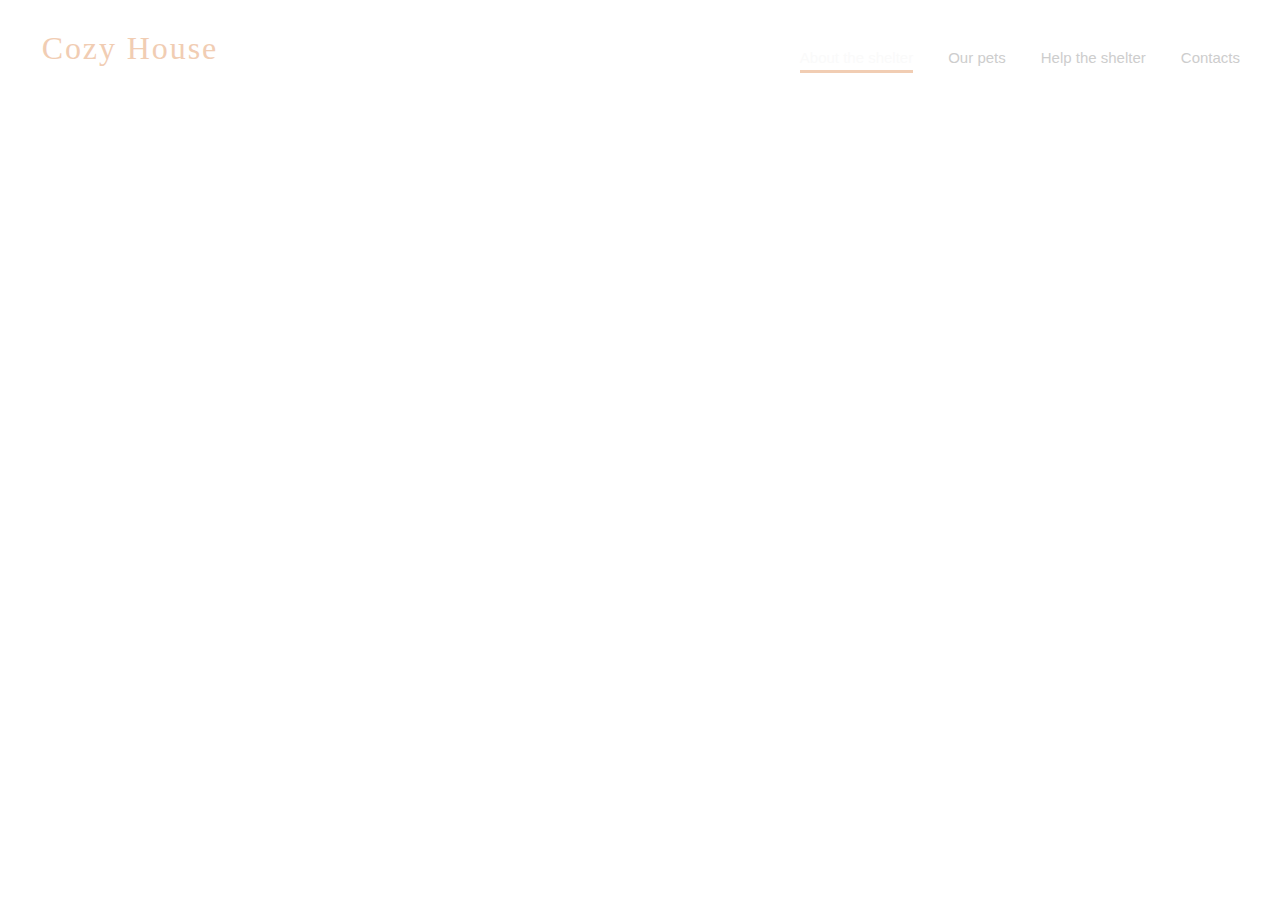
==== shelter/pets.html @ cb7837c7 "feat: lay out main page" ====
<!DOCTYPE html>
<html lang="en">

<head>
  <meta charset="UTF-8">
  <meta http-equiv="X-UA-Compatible" content="IE=edge">
  <meta name="viewport" content="width=device-width, initial-scale=1.0">
  <title>Cozy House</title>
  <link rel="stylesheet" href="style.css">
</head>

<body>
  <header class="header">
    <div class="container header__container">
      <div class="logo">
        <div class="logo__wordmark">
          Cozy House
        </div>
        <div class="logo__tagline">
          Shelter for pets in Boston
        </div>
      </div>
      <div class="navigation">
        <ul class="navigation__list">
          <li class="navigation__item  navigation__item_selected">
            <a href="#" class="navigation__link">About the shelter</a>
          </li>
          <li class="navigation__item"><a href="#" class="navigation__link">Our pets</a></li>
          <li class="navigation__item"><a href="#" class="navigation__link">Help the shelter</a></li>
          <li class="navigation__item"><a href="#" class="navigation__link">Contacts</a></li>
        </ul>
      </div>
    </div>
  </header>
</body>

</html>
---- shelter/style.css ----
:root {
  --color-primary: #f1cdb3;
  --color-light-l: #f6f6f6;
  --color-light-s: #fafafa;
  --color-light-xl: #ffffff;
  --color-dark-s: #cdcdcd;
  --color-dark-m: #b2b2b2;
  --color-dark-l: #545454;
  --color-dark-xl: #4c4c4c;
  --color-dark-3xl: #292929;
}

body {
  margin: 0;
  font-family: 'Arial', sans-serif;
}

h1,
h2,
h4 {
  font-family: 'Georgia', serif;
  font-weight: 400;
}

h1 {
  font-size: 44px;
  line-height: 57.2px;
}

h2 {
  font-size: 35px;
  color: var(--color-dark-l);
  letter-spacing: 0.06em;
  line-height: 130%;
}

h4 {
  font-size: 20px;
  line-height: 23px;
  letter-spacing: 0.06em;
  color: var(--color-dark-l);
}

p {
  font-size: 15px;
  line-height: 24px;
}

.container {
  max-width: 1200px;
  margin: 0 auto;
  box-sizing: border-box;
}

.button-link {
  box-sizing: border-box;
  display: inline-block;
  padding: 15px 45px;
  font-family: 'Georgia', serif;
  font-size: 17px;
  letter-spacing: 0.06em;
  line-height: 130%;
  color: var(--color-dark-3xl);
  text-decoration: none;
  border-radius: 100px;
}

.button-link_colored {
  background-color: var(--color-primary);
}

.button-link_bordered {
  padding: 13px 43px;
  border: 2px solid var(--color-primary);
}

.nav-button {
  box-sizing: border-box;
  padding: 9px;
  background-color: transparent;
  border: 2px solid var(--color-primary);
  border-radius: 50%;
}

.nav-button__ico {
  display: block;
  width: 30px;
  height: 30px;
  background-repeat: no-repeat;
  background-position: center;
}

.nav-button__ico_left-arrow {
  background-image: url(./assets/icons/Arrow-left.svg);
}

.nav-button__ico_right-arrow {
  background-image: url(./assets/icons/Arrow-right.svg);
}

.gradient-background {
  background: url(./assets/images/noise_transparent@2x.png),
    radial-gradient(100% 215.42% at 0% 0%, #5b483a 0%, #262425 100%), #211f20;
}

/* Header */

.header {
  padding: 30px 0;
}

.header__container {
  display: flex;
  justify-content: space-between;
}

.logo {
  display: flex;
  flex-direction: column;
  align-items: center;
  text-decoration: none;
}

.logo__wordmark {
  font-family: 'Georgia', serif;
  font-size: 32px;
  color: var(--color-primary);
  letter-spacing: 0.06em;
}

.logo__tagline {
  margin-top: 10px;
  font-size: 13px;
  color: var(--color-light-xl);
  letter-spacing: 0.1em;
}

.navigation {
  font-size: 15px;
}

.navigation__list {
  display: flex;
  padding: 0;
  list-style-type: none;
}

.navigation__item {
  padding: 4px 0;
  color: var(--color-dark-s);
}

.navigation__item_selected {
  color: var(--color-light-s);
  border-bottom: 3px solid var(--color-primary);
}

.navigation__item:not(:first-child) {
  margin-left: 35px;
}

.navigation__link {
  color: inherit;
  text-decoration: none;
}

/* Not only section */

.not-only {
  padding-top: 59px;
}

.not-only__container {
  display: flex;
  justify-content: space-between;
  /* align-items: center; */
}

.not-only__heading {
  max-width: 400px;
  margin-top: 164px;
  margin-bottom: 40px;
  color: var(--color-light-xl);
}

.not-only__text {
  max-width: 460px;
  color: var(--color-dark-s);
}

.not-only__button {
  margin-top: 28px;
}

/* About section */

.about {
  padding: 80px 0 89px;
}

.about__container {
  display: flex;
  justify-content: space-between;
  /* align-items: center; */
  padding: 0 175px;
}

.about__image {
  max-height: 408px;
}

.about__content {
  max-width: 430px;
}

.about__heading {
  margin-top: 15px;
  margin-bottom: 23px;
}

.about__text {
  margin: 23px 0 25px;
  color: var(--color-dark-xl);
}

/* Our friends section */

.our-friends {
  padding: 52px 0 100px;
  background-color: var(--color-light-l);
}

.our-friends__container {
  display: flex;
  flex-direction: column;
  align-items: center;
}

.our-friends__heading {
  max-width: 400px;
  text-align: center;
}

.our-friends__slider {
  align-self: stretch;
  margin-top: 29px;
}

.our-friends__button {
  margin-top: 60px;
}

.slider {
  display: flex;
  justify-content: space-between;
  align-items: center;
}

.slider__cards-wrapper {
  display: flex;
  justify-content: space-between;
  width: 85%;
  max-width: 990px;
}

.ward-card {
  display: flex;
  flex-direction: column;
  align-items: center;
  padding-bottom: 30px;
  background-color: var(--color-light-s);
  border-radius: 9px;
}

.ward-card__title {
  margin: 30px 0;
}

/* Help section */

.help {
  padding: 52px 0 59px;
}

.help__container {
  display: flex;
  flex-direction: column;
  align-items: center;
}

.help__heading {
  max-width: 350px;
  text-align: center;
}

.help__cards-wrapper {
  display: flex;
  flex-wrap: wrap;
  justify-content: center;
  margin-top: 15px;
}

.help__card {
  margin: 14px 60px;
}

.help-card {
  display: flex;
  flex-direction: column;
  align-items: center;
}

.help-card__title {
  margin-top: 30px;
}

/* In addition section */

.in-addition {
  padding: 70px 0 89px;
  background-color: var(--color-light-l);
}

.in-addition__container {
  display: flex;
  justify-content: space-between;
  align-items: center;
  justify-content: center;
  /* padding: 0 150px; */
}

.in-addition__content {
  max-width: 380px;
  margin-left: 29px;
}

.in-addition__heading {
  margin-top: 10px;
  margin-bottom: 19px;
}

.in-addition__text {
  font-family: 'Georgia', serif;
  line-height: 110%;
  letter-spacing: 0.06em;
  color: var(--color-dark-l);
}

.in-addition__card {
  margin-top: 5px;
}

.in-addition__legal-info {
  margin-top: 20px;
  font-style: italic;
  font-size: 12px;
  line-height: 18px; /* or 150% */
  color: var(--color-dark-m);
}

.credit-card {
  display: inline-flex;
  padding: 10px 15px;
  border-radius: 9px;
  background-color: var(--color-primary);
}

.credit-card__number {
  margin-left: 15px;
  font-family: 'Georgia', serif;
  font-size: 20px;
  line-height: 115%;
  letter-spacing: 0.06em;
  color: var(--color-dark-l);
}

/* Footer */

.footer {
  padding-top: 40px;
}

.footer__container {
  display: flex;
  justify-content: space-between;
}

.footer__info {
  display: flex;
  flex-direction: column;
  justify-content: space-between;
  margin-top: 17px;
  max-width: 300px;
  height: 232px;
}

.footer__heading {
  margin-top: 0px;
  margin-bottom: 0px;
  color: var(--color-light-xl);
}

.footer__link {
  display: flex;
  align-items: center;
  text-decoration: none;
}

.footer__link-text {
  margin-left: 20px;
  font-family: 'Georgia', serif;
  font-size: 20px;
  line-height: 115%;
  letter-spacing: 0.06em;
  color: var(--color-primary);
}

.footer__image {
  margin-left: 20px;
}
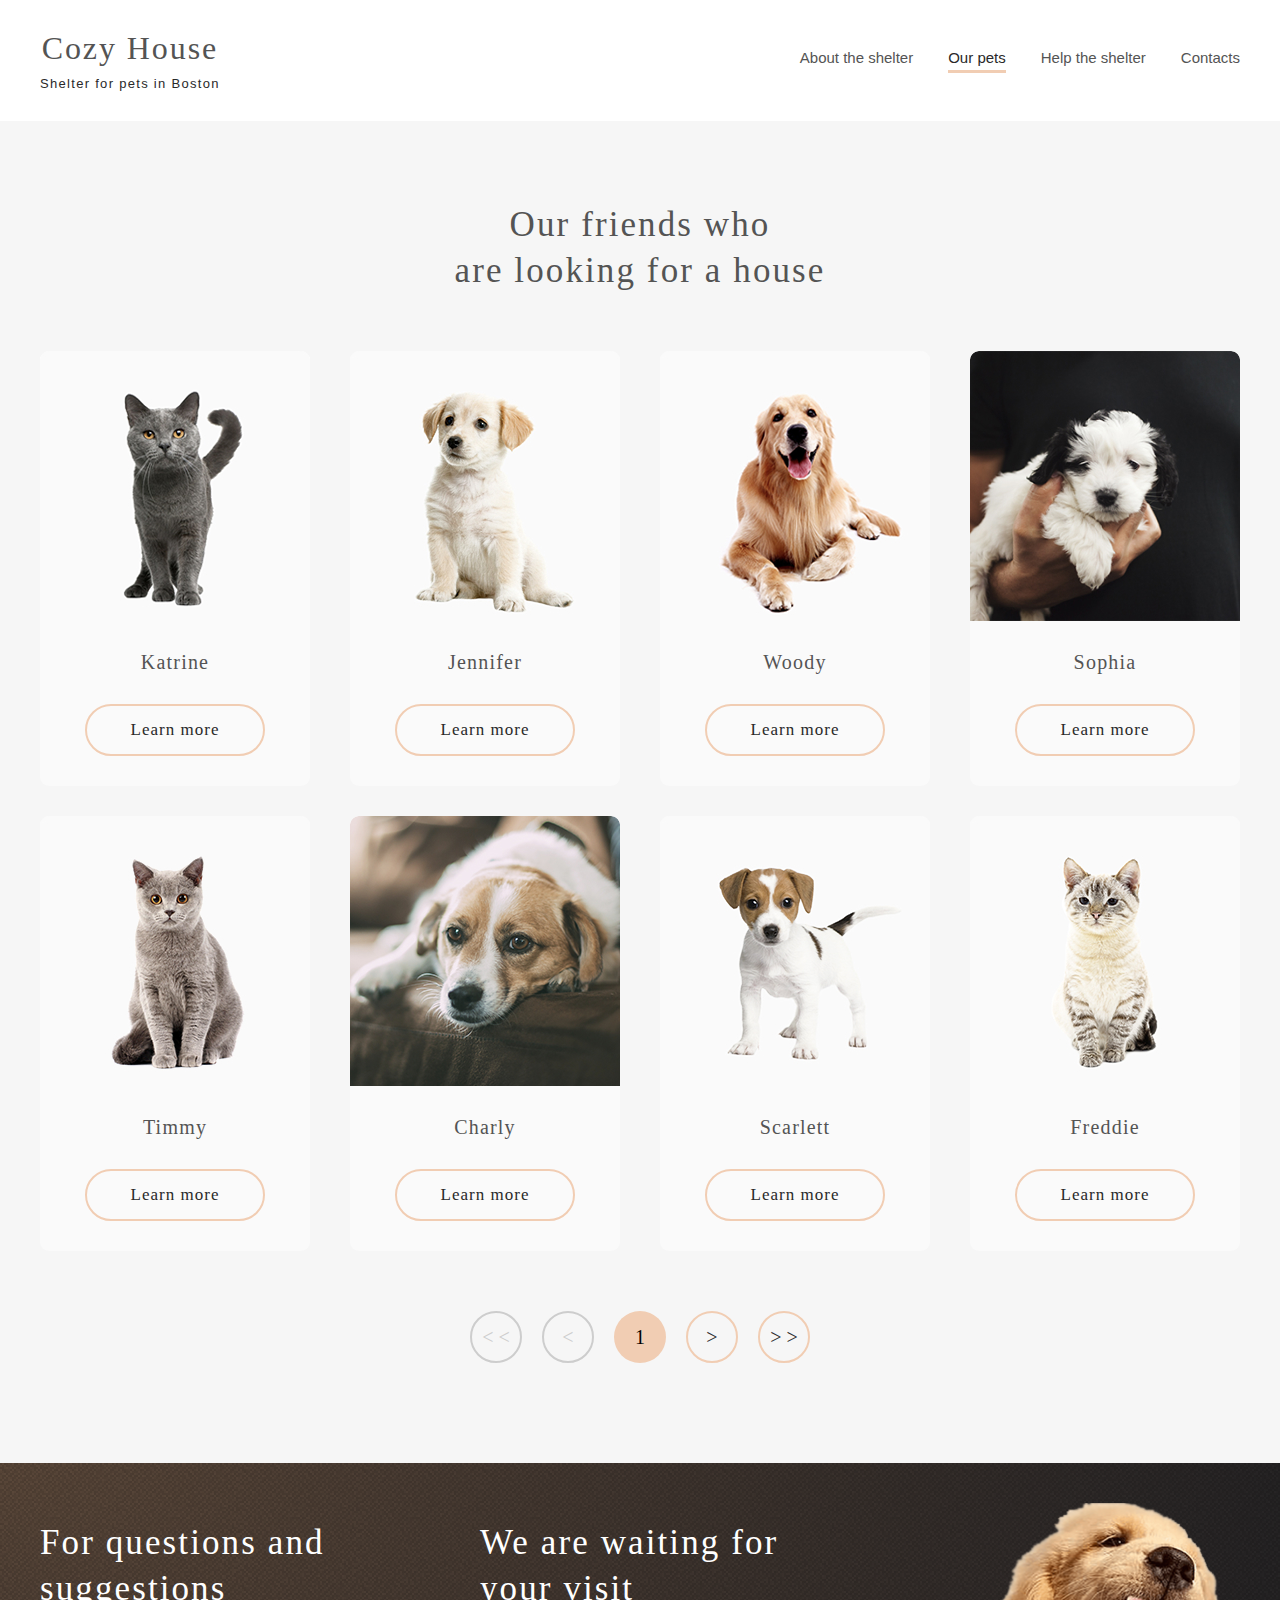
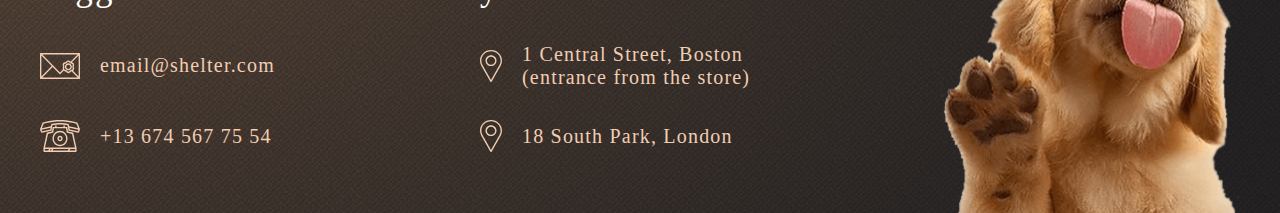
==== commit 6afee390: "feat: lay out pets page" ====
--- a/shelter/pets.html
+++ b/shelter/pets.html
@@ -12,26 +12,130 @@
 <body>
   <header class="header">
     <div class="container header__container">
-      <div class="logo">
-        <div class="logo__wordmark">
+      <a href="#" class="logo logo_dark">
+        <span class="logo__wordmark">
           Cozy House
-        </div>
-        <div class="logo__tagline">
+        </span>
+        <span class="logo__tagline">
           Shelter for pets in Boston
-        </div>
-      </div>
-      <div class="navigation">
+        </span>
+      </a>
+      <div class="navigation navigation_dark">
         <ul class="navigation__list">
-          <li class="navigation__item  navigation__item_selected">
+          <li class="navigation__item">
             <a href="#" class="navigation__link">About the shelter</a>
           </li>
-          <li class="navigation__item"><a href="#" class="navigation__link">Our pets</a></li>
+          <li class="navigation__item navigation__item_selected"><a href="#" class="navigation__link">Our pets</a></li>
           <li class="navigation__item"><a href="#" class="navigation__link">Help the shelter</a></li>
           <li class="navigation__item"><a href="#" class="navigation__link">Contacts</a></li>
         </ul>
       </div>
     </div>
   </header>
+
+  <section class="our-friends">
+    <div class="container our-friends__container">
+      <h2 class="our-friends__heading">
+        Our friends who are&nbsp;looking for a house
+      </h2>
+      <div class="pagination our-friends__pagination">
+        <div class="pagination__cards-wrapper">
+          <div class="ward-card pagination__card">
+            <img src="./assets/images/pets-katrine.jpg" alt="Katrine">
+            <h4 class="ward-card__title">Katrine</h4>
+            <a href="#" class="button-link button-link_bordered ward-card__button">Learn more</a>
+          </div>
+          <div class="ward-card pagination__card">
+            <img src="./assets/images/pets-jennifer.jpg" alt="Jennifer">
+            <h4 class="ward-card__title">Jennifer</h4>
+            <a href="#" class="button-link button-link_bordered ward-card__button">Learn more</a>
+          </div>
+          <div class="ward-card pagination__card">
+            <img src="./assets/images/pets-woody.jpg" alt="Woody">
+            <h4 class="ward-card__title">Woody</h4>
+            <a href="#" class="button-link button-link_bordered ward-card__button">Learn more</a>
+          </div>
+          <div class="ward-card pagination__card">
+            <img src="./assets/images/pets-sophia.jpg" alt="Sophia">
+            <h4 class="ward-card__title">Sophia</h4>
+            <a href="#" class="button-link button-link_bordered ward-card__button">Learn more</a>
+          </div>
+          <div class="ward-card pagination__card">
+            <img src="./assets/images/pets-timmy.jpg" alt="Timmy">
+            <h4 class="ward-card__title">Timmy</h4>
+            <a href="#" class="button-link button-link_bordered ward-card__button">Learn more</a>
+          </div>
+          <div class="ward-card pagination__card">
+            <img src="./assets/images/pets-charly.jpg" alt="Charly">
+            <h4 class="ward-card__title">Charly</h4>
+            <a href="#" class="button-link button-link_bordered ward-card__button">Learn more</a>
+          </div>
+          <div class="ward-card pagination__card">
+            <img src="./assets/images/pets-scarlett.jpg" alt="Scarlett">
+            <h4 class="ward-card__title">Scarlett</h4>
+            <a href="#" class="button-link button-link_bordered ward-card__button">Learn more</a>
+          </div>
+          <div class="ward-card pagination__card">
+            <img src="./assets/images/pets-freddie.jpg" alt="Freddie">
+            <h4 class="ward-card__title">Freddie</h4>
+            <a href="#" class="button-link button-link_bordered ward-card__button">Learn more</a>
+          </div>
+        </div>
+        <div class="pagination__navigation">
+          <button class="nav-button nav-button_disabled pagination__button">
+            &lt;&nbsp;&lt;
+          </button>
+          <button class="nav-button nav-button_disabled pagination__button">
+            &lt;
+          </button>
+          <div class="pagination__page-number">
+            1
+          </div>
+          <button class="nav-button pagination__button">
+            &gt;
+          </button>
+          <button class="nav-button pagination__button">
+            &gt;&nbsp;&gt;
+          </button>
+        </div>
+      </div>
+  </section>
+
+  <footer class="footer gradient-background">
+    <div class="container footer__container">
+      <div class="footer__info">
+        <h2 class="footer__heading">For questions and suggestions</h2>
+        <a href="#" class="footer__link">
+          <img src="./assets/icons/icon-email.svg" alt="Email" class="footer__icon">
+          <span class="footer__link-text">
+            email@shelter.com
+          </span>
+        </a>
+        <a href="#" class="footer__link">
+          <img src="./assets/icons/icon-phone.svg" alt="Phone" class="footer__icon">
+          <span class="footer__link-text">
+            +13 674 567 75 54
+          </span>
+        </a>
+      </div>
+      <div class="footer__info">
+        <h2 class="footer__heading">We are waiting for your visit</h2>
+        <a href="#" class="footer__link">
+          <img src="./assets/icons/icon-marker.svg" alt="Marker" class="footer__icon">
+          <span class="footer__link-text">
+            1 Central Street, Boston (entrance from the store)
+          </span>
+        </a>
+        <a href="#" class="footer__link">
+          <img src="./assets/icons/icon-marker.svg" alt="Marker" class="footer__icon">
+          <span class="footer__link-text">
+            18 South Park, London
+          </span>
+        </a>
+      </div>
+      <img src="./assets/images/footer-puppy.png" alt="Cute puppy" class="footer__image">
+    </div>
+  </footer>
 </body>
 
 </html>--- a/shelter/style.css
+++ b/shelter/style.css
@@ -76,10 +76,22 @@
 
 .nav-button {
   box-sizing: border-box;
-  padding: 9px;
+  display: flex;
+  align-items: center;
+  justify-content: center;
+  width: 52px;
+  height: 52px;
+  font-family: 'Georgia', serif;
+  font-size: 20px;
+  color: var(--color-dark-3xl);
   background-color: transparent;
   border: 2px solid var(--color-primary);
   border-radius: 50%;
+}
+
+.nav-button_disabled {
+  color: var(--color-dark-s);
+  border-color: var(--color-dark-s);
 }
 
 .nav-button__ico {
@@ -119,24 +131,41 @@
   flex-direction: column;
   align-items: center;
   text-decoration: none;
+
+  --color-wordmark: var(--color-primary);
+  --color-tagline: var(--color-light-xl);
+}
+
+.logo_dark {
+  --color-wordmark: var(--color-dark-l);
+  --color-tagline: var(--color-dark-3xl);
 }
 
 .logo__wordmark {
   font-family: 'Georgia', serif;
   font-size: 32px;
-  color: var(--color-primary);
+  color: var(--color-wordmark);
   letter-spacing: 0.06em;
 }
 
 .logo__tagline {
-  margin-top: 10px;
+  margin-top: 9px;
   font-size: 13px;
-  color: var(--color-light-xl);
+  color: var(--color-tagline);
   letter-spacing: 0.1em;
 }
 
 .navigation {
   font-size: 15px;
+  --color-link: var(--color-dark-s);
+  --color-selected: var(--color-light-s);
+  --color-border: var(--color-primary);
+}
+
+.navigation_dark {
+  --color-link: var(--color-dark-l);
+  --color-selected: var(--color-dark-3xl);
+  --color-border: var(--color-primary);
 }
 
 .navigation__list {
@@ -147,12 +176,12 @@
 
 .navigation__item {
   padding: 4px 0;
-  color: var(--color-dark-s);
+  color: var(--color-link);
 }
 
 .navigation__item_selected {
-  color: var(--color-light-s);
-  border-bottom: 3px solid var(--color-primary);
+  color: var(--color-selected);
+  border-bottom: 3px solid var(--color-border);
 }
 
 .navigation__item:not(:first-child) {
@@ -167,7 +196,7 @@
 /* Not only section */
 
 .not-only {
-  padding-top: 59px;
+  padding-top: 60px;
 }
 
 .not-only__container {
@@ -246,6 +275,10 @@
   margin-top: 29px;
 }
 
+.our-friends__pagination {
+  margin-top: 29px;
+}
+
 .our-friends__button {
   margin-top: 60px;
 }
@@ -261,6 +294,46 @@
   justify-content: space-between;
   width: 85%;
   max-width: 990px;
+}
+
+.pagination {
+  display: flex;
+  flex-direction: column;
+  justify-content: space-between;
+  align-items: center;
+}
+
+.pagination__cards-wrapper {
+  display: flex;
+  flex-wrap: wrap;
+  justify-content: space-between;
+}
+
+.pagination__card {
+  margin-bottom: 30px;
+}
+
+.pagination__navigation {
+  display: flex;
+  align-items: center;
+  margin-top: 30px;
+}
+
+.pagination__button {
+  margin: 0 10px;
+}
+
+.pagination__page-number {
+  display: flex;
+  align-items: center;
+  justify-content: center;
+  margin: 0 10px;
+  width: 52px;
+  height: 52px;
+  font-family: 'Georgia', serif;
+  font-size: 20px;
+  background-color: var(--color-primary);
+  border-radius: 50%;
 }
 
 .ward-card {
@@ -270,6 +343,7 @@
   padding-bottom: 30px;
   background-color: var(--color-light-s);
   border-radius: 9px;
+  overflow: hidden;
 }
 
 .ward-card__title {
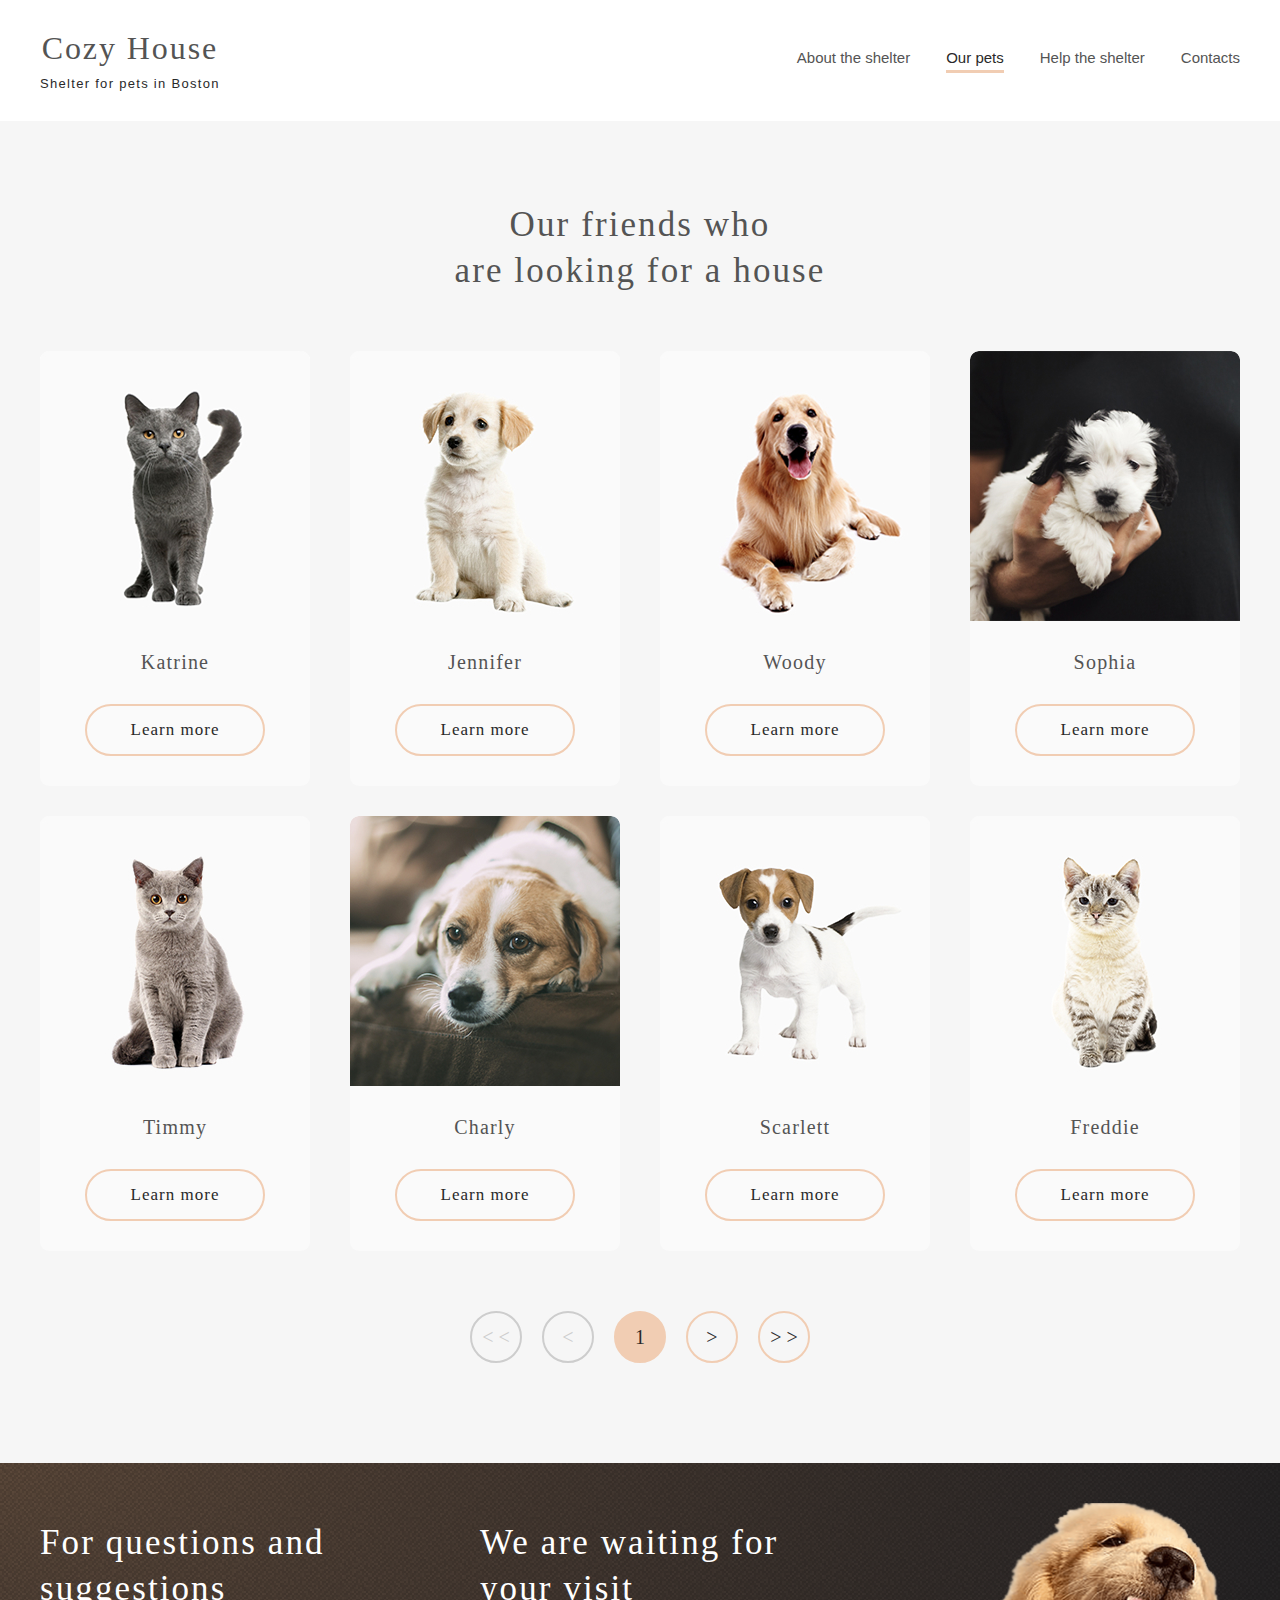
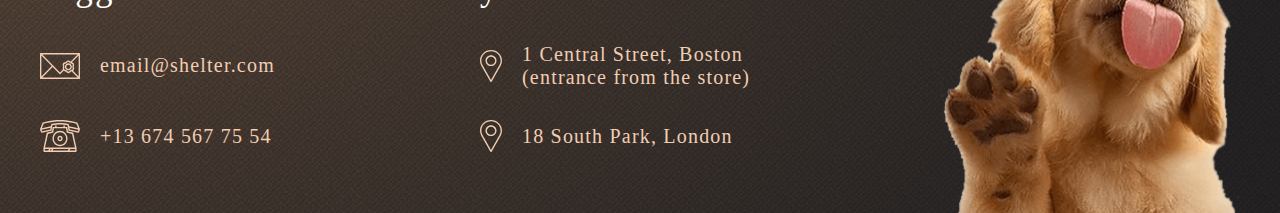
==== commit 4e3e6d7b: "feat: implement links and hover effects" ====
--- a/shelter/pets.html
+++ b/shelter/pets.html
@@ -5,29 +5,30 @@
   <meta charset="UTF-8">
   <meta http-equiv="X-UA-Compatible" content="IE=edge">
   <meta name="viewport" content="width=device-width, initial-scale=1.0">
-  <title>Cozy House</title>
+  <title>Cozy House - Our Pets</title>
   <link rel="stylesheet" href="style.css">
+  <link rel="shortcut icon" href="./assets/icons/icons8-dog-sit-32.png" type="image/x-icon">
 </head>
 
 <body>
   <header class="header">
     <div class="container header__container">
-      <a href="#" class="logo logo_dark">
-        <span class="logo__wordmark">
+      <a href="./index.html" class="logo logo_dark">
+        <h1 class="logo__wordmark">
           Cozy House
-        </span>
-        <span class="logo__tagline">
+        </h1>
+        <p class="logo__tagline">
           Shelter for pets in Boston
-        </span>
+        </p>
       </a>
       <div class="navigation navigation_dark">
         <ul class="navigation__list">
           <li class="navigation__item">
-            <a href="#" class="navigation__link">About the shelter</a>
+            <a href="./index.html" class="navigation__link">About the shelter</a>
           </li>
           <li class="navigation__item navigation__item_selected"><a href="#" class="navigation__link">Our pets</a></li>
-          <li class="navigation__item"><a href="#" class="navigation__link">Help the shelter</a></li>
-          <li class="navigation__item"><a href="#" class="navigation__link">Contacts</a></li>
+          <li class="navigation__item"><a href="./index.html#help" class="navigation__link">Help the shelter</a></li>
+          <li class="navigation__item"><a href="#footer" class="navigation__link">Contacts</a></li>
         </ul>
       </div>
     </div>
@@ -35,62 +36,62 @@
 
   <section class="our-friends">
     <div class="container our-friends__container">
-      <h2 class="our-friends__heading">
+      <h3 class="our-friends__heading">
         Our friends who are&nbsp;looking for a house
-      </h2>
+      </h3>
       <div class="pagination our-friends__pagination">
         <div class="pagination__cards-wrapper">
           <div class="ward-card pagination__card">
             <img src="./assets/images/pets-katrine.jpg" alt="Katrine">
             <h4 class="ward-card__title">Katrine</h4>
-            <a href="#" class="button-link button-link_bordered ward-card__button">Learn more</a>
+            <a href="#no_scroll" class="button-link button-link_bordered ward-card__button">Learn more</a>
           </div>
           <div class="ward-card pagination__card">
             <img src="./assets/images/pets-jennifer.jpg" alt="Jennifer">
             <h4 class="ward-card__title">Jennifer</h4>
-            <a href="#" class="button-link button-link_bordered ward-card__button">Learn more</a>
+            <a href="#no_scroll" class="button-link button-link_bordered ward-card__button">Learn more</a>
           </div>
           <div class="ward-card pagination__card">
             <img src="./assets/images/pets-woody.jpg" alt="Woody">
             <h4 class="ward-card__title">Woody</h4>
-            <a href="#" class="button-link button-link_bordered ward-card__button">Learn more</a>
+            <a href="#no_scroll" class="button-link button-link_bordered ward-card__button">Learn more</a>
           </div>
           <div class="ward-card pagination__card">
             <img src="./assets/images/pets-sophia.jpg" alt="Sophia">
             <h4 class="ward-card__title">Sophia</h4>
-            <a href="#" class="button-link button-link_bordered ward-card__button">Learn more</a>
+            <a href="#no_scroll" class="button-link button-link_bordered ward-card__button">Learn more</a>
           </div>
           <div class="ward-card pagination__card">
             <img src="./assets/images/pets-timmy.jpg" alt="Timmy">
             <h4 class="ward-card__title">Timmy</h4>
-            <a href="#" class="button-link button-link_bordered ward-card__button">Learn more</a>
+            <a href="#no_scroll" class="button-link button-link_bordered ward-card__button">Learn more</a>
           </div>
           <div class="ward-card pagination__card">
             <img src="./assets/images/pets-charly.jpg" alt="Charly">
             <h4 class="ward-card__title">Charly</h4>
-            <a href="#" class="button-link button-link_bordered ward-card__button">Learn more</a>
+            <a href="#no_scroll" class="button-link button-link_bordered ward-card__button">Learn more</a>
           </div>
           <div class="ward-card pagination__card">
             <img src="./assets/images/pets-scarlett.jpg" alt="Scarlett">
             <h4 class="ward-card__title">Scarlett</h4>
-            <a href="#" class="button-link button-link_bordered ward-card__button">Learn more</a>
+            <a href="#no_scroll" class="button-link button-link_bordered ward-card__button">Learn more</a>
           </div>
           <div class="ward-card pagination__card">
             <img src="./assets/images/pets-freddie.jpg" alt="Freddie">
             <h4 class="ward-card__title">Freddie</h4>
-            <a href="#" class="button-link button-link_bordered ward-card__button">Learn more</a>
+            <a href="#no_scroll" class="button-link button-link_bordered ward-card__button">Learn more</a>
           </div>
         </div>
         <div class="pagination__navigation">
-          <button class="nav-button nav-button_disabled pagination__button">
+          <button class="nav-button nav-button_disabled pagination__button" disabled>
             &lt;&nbsp;&lt;
           </button>
-          <button class="nav-button nav-button_disabled pagination__button">
+          <button class="nav-button nav-button_disabled pagination__button" disabled>
             &lt;
           </button>
-          <div class="pagination__page-number">
+          <button class="nav-button nav-button_colored pagination__button">
             1
-          </div>
+          </button>
           <button class="nav-button pagination__button">
             &gt;
           </button>
@@ -99,19 +100,20 @@
           </button>
         </div>
       </div>
+    </div>
   </section>
 
-  <footer class="footer gradient-background">
+  <footer id="footer" class="footer gradient-background">
     <div class="container footer__container">
       <div class="footer__info">
-        <h2 class="footer__heading">For questions and suggestions</h2>
-        <a href="#" class="footer__link">
+        <h3 class="footer__heading">For questions and suggestions</h3>
+        <a href="mailto:email@shelter.com" class="footer__link">
           <img src="./assets/icons/icon-email.svg" alt="Email" class="footer__icon">
           <span class="footer__link-text">
             email@shelter.com
           </span>
         </a>
-        <a href="#" class="footer__link">
+        <a href="tel:+136745677554" class="footer__link">
           <img src="./assets/icons/icon-phone.svg" alt="Phone" class="footer__icon">
           <span class="footer__link-text">
             +13 674 567 75 54
@@ -119,14 +121,14 @@
         </a>
       </div>
       <div class="footer__info">
-        <h2 class="footer__heading">We are waiting for your visit</h2>
-        <a href="#" class="footer__link">
+        <h3 class="footer__heading">We are waiting for your visit</h3>
+        <a href="https://goo.gl/maps/gy8P9BCY2UwmZDDb7" class="footer__link" target="_blank">
           <img src="./assets/icons/icon-marker.svg" alt="Marker" class="footer__icon">
           <span class="footer__link-text">
             1 Central Street, Boston (entrance from the store)
           </span>
         </a>
-        <a href="#" class="footer__link">
+        <a href="https://goo.gl/maps/VkAk78qFW5BNwgne6" class="footer__link" target="_blank">
           <img src="./assets/icons/icon-marker.svg" alt="Marker" class="footer__icon">
           <span class="footer__link-text">
             18 South Park, London
--- a/shelter/style.css
+++ b/shelter/style.css
@@ -1,5 +1,8 @@
 :root {
+  scroll-behavior: smooth;
+
   --color-primary: #f1cdb3;
+  --color-primary-light: #fddcc4;
   --color-light-l: #f6f6f6;
   --color-light-s: #fafafa;
   --color-light-xl: #ffffff;
@@ -17,17 +20,18 @@
 
 h1,
 h2,
+h3,
 h4 {
   font-family: 'Georgia', serif;
   font-weight: 400;
 }
 
-h1 {
+h2 {
   font-size: 44px;
   line-height: 57.2px;
 }
 
-h2 {
+h3 {
   font-size: 35px;
   color: var(--color-dark-l);
   letter-spacing: 0.06em;
@@ -47,7 +51,10 @@
 }
 
 .container {
-  max-width: 1200px;
+  box-sizing: content-box;
+  max-width: 1280px;
+  min-width: 1280px;
+  padding: 0 40px;
   margin: 0 auto;
   box-sizing: border-box;
 }
@@ -63,6 +70,12 @@
   color: var(--color-dark-3xl);
   text-decoration: none;
   border-radius: 100px;
+  transition: all 0.3s;
+}
+
+.button-link:hover {
+  border-color: var(--color-primary-light);
+  background-color: var(--color-primary-light);
 }
 
 .button-link_colored {
@@ -87,10 +100,33 @@
   background-color: transparent;
   border: 2px solid var(--color-primary);
   border-radius: 50%;
+  cursor: pointer;
+  transition: all 0.3s;
+}
+
+.nav-button:hover {
+  background-color: var(--color-primary-light);
+  border-color: var(--color-primary-light);
+}
+
+.nav-button:active {
+  background-color: var(--color-primary);
+  border-color: var(--color-primary);
+  transition-duration: 0.1s;
 }
 
 .nav-button_disabled {
   color: var(--color-dark-s);
+  border-color: var(--color-dark-s);
+  cursor: default;
+}
+
+.nav-button_colored {
+  background-color: var(--color-primary);
+}
+
+.nav-button_disabled:hover {
+  background-color: transparent;
   border-color: var(--color-dark-s);
 }
 
@@ -133,24 +169,34 @@
   text-decoration: none;
 
   --color-wordmark: var(--color-primary);
+  --color-hover: var(--color-primary-light);
   --color-tagline: var(--color-light-xl);
 }
 
 .logo_dark {
   --color-wordmark: var(--color-dark-l);
+  --color-hover: var(--color-dark-m);
   --color-tagline: var(--color-dark-3xl);
 }
 
 .logo__wordmark {
-  font-family: 'Georgia', serif;
+  margin: 0;
   font-size: 32px;
+  /* line-height: normal; */
   color: var(--color-wordmark);
   letter-spacing: 0.06em;
+  transition: all 0.3s;
+}
+
+.logo:hover > .logo__wordmark {
+  color: var(--color-hover);
 }
 
 .logo__tagline {
   margin-top: 9px;
+  margin-bottom: 0;
   font-size: 13px;
+  line-height: normal;
   color: var(--color-tagline);
   letter-spacing: 0.1em;
 }
@@ -158,12 +204,14 @@
 .navigation {
   font-size: 15px;
   --color-link: var(--color-dark-s);
+  --color-hover: var(--color-light-s);
   --color-selected: var(--color-light-s);
   --color-border: var(--color-primary);
 }
 
 .navigation_dark {
   --color-link: var(--color-dark-l);
+  --color-hover: var(--color-dark-3xl);
   --color-selected: var(--color-dark-3xl);
   --color-border: var(--color-primary);
 }
@@ -177,20 +225,33 @@
 .navigation__item {
   padding: 4px 0;
   color: var(--color-link);
+  transition: all 0.3s;
+  cursor: pointer;
+}
+
+.navigation__item:hover {
+  color: var(--color-hover);
+}
+
+.navigation__item:active {
+  border-bottom: 3px solid var(--color-border);
+  transition-duration: 0.1s;
 }
 
 .navigation__item_selected {
   color: var(--color-selected);
   border-bottom: 3px solid var(--color-border);
+  cursor: default;
 }
 
 .navigation__item:not(:first-child) {
-  margin-left: 35px;
+  margin-left: 36px;
 }
 
 .navigation__link {
   color: inherit;
   text-decoration: none;
+  cursor: inherit;
 }
 
 /* Not only section */
@@ -229,9 +290,9 @@
 
 .about__container {
   display: flex;
-  justify-content: space-between;
+  justify-content: center;
   /* align-items: center; */
-  padding: 0 175px;
+  /* padding: 0 175px; */
 }
 
 .about__image {
@@ -240,6 +301,7 @@
 
 .about__content {
   max-width: 430px;
+  margin-left: 120px;
 }
 
 .about__heading {
@@ -267,16 +329,21 @@
 
 .our-friends__heading {
   max-width: 400px;
+  margin-top: 29px;
+  font-size: 35px;
+  letter-spacing: 0.06em;
+  line-height: 130%;
+  color: var(--color-dark-l);
   text-align: center;
 }
 
 .our-friends__slider {
   align-self: stretch;
-  margin-top: 29px;
+  margin-top: 23px;
 }
 
 .our-friends__pagination {
-  margin-top: 29px;
+  margin-top: 23px;
 }
 
 .our-friends__button {
@@ -321,19 +388,6 @@
 
 .pagination__button {
   margin: 0 10px;
-}
-
-.pagination__page-number {
-  display: flex;
-  align-items: center;
-  justify-content: center;
-  margin: 0 10px;
-  width: 52px;
-  height: 52px;
-  font-family: 'Georgia', serif;
-  font-size: 20px;
-  background-color: var(--color-primary);
-  border-radius: 50%;
 }
 
 .ward-card {
@@ -344,6 +398,17 @@
   background-color: var(--color-light-s);
   border-radius: 9px;
   overflow: hidden;
+  cursor: pointer;
+  transition: all 0.3s;
+}
+
+.ward-card:hover {
+  background-color: var(--color-light-xl);
+}
+
+.ward-card:hover > .ward-card__button {
+  border-color: var(--color-primary-light);
+  background-color: var(--color-primary-light);
 }
 
 .ward-card__title {
@@ -364,6 +429,7 @@
 
 .help__heading {
   max-width: 350px;
+  margin-top: 29px;
   text-align: center;
 }
 
@@ -371,7 +437,7 @@
   display: flex;
   flex-wrap: wrap;
   justify-content: center;
-  margin-top: 15px;
+  margin-top: 9px;
 }
 
 .help__card {
@@ -397,7 +463,6 @@
 
 .in-addition__container {
   display: flex;
-  justify-content: space-between;
   align-items: center;
   justify-content: center;
   /* padding: 0 150px; */
@@ -436,16 +501,28 @@
   display: inline-flex;
   padding: 10px 15px;
   border-radius: 9px;
-  background-color: var(--color-primary);
-}
-
-.credit-card__number {
-  margin-left: 15px;
   font-family: 'Georgia', serif;
   font-size: 20px;
   line-height: 115%;
   letter-spacing: 0.06em;
   color: var(--color-dark-l);
+  background-color: var(--color-primary);
+  /* cursor: pointer; */
+}
+
+.credit-card__link {
+  color: inherit;
+  text-decoration-color: transparent;
+  transition: all 0.3s;
+}
+
+.credit-card__link:hover {
+  /* text-decoration: underline; */
+  text-decoration-color: inherit;
+}
+
+.credit-card__number {
+  margin-left: 15px;
 }
 
 /* Footer */
@@ -478,6 +555,11 @@
   display: flex;
   align-items: center;
   text-decoration: none;
+  transition: all 0.3s;
+}
+
+.footer__link:hover {
+  opacity: 0.7;
 }
 
 .footer__link-text {
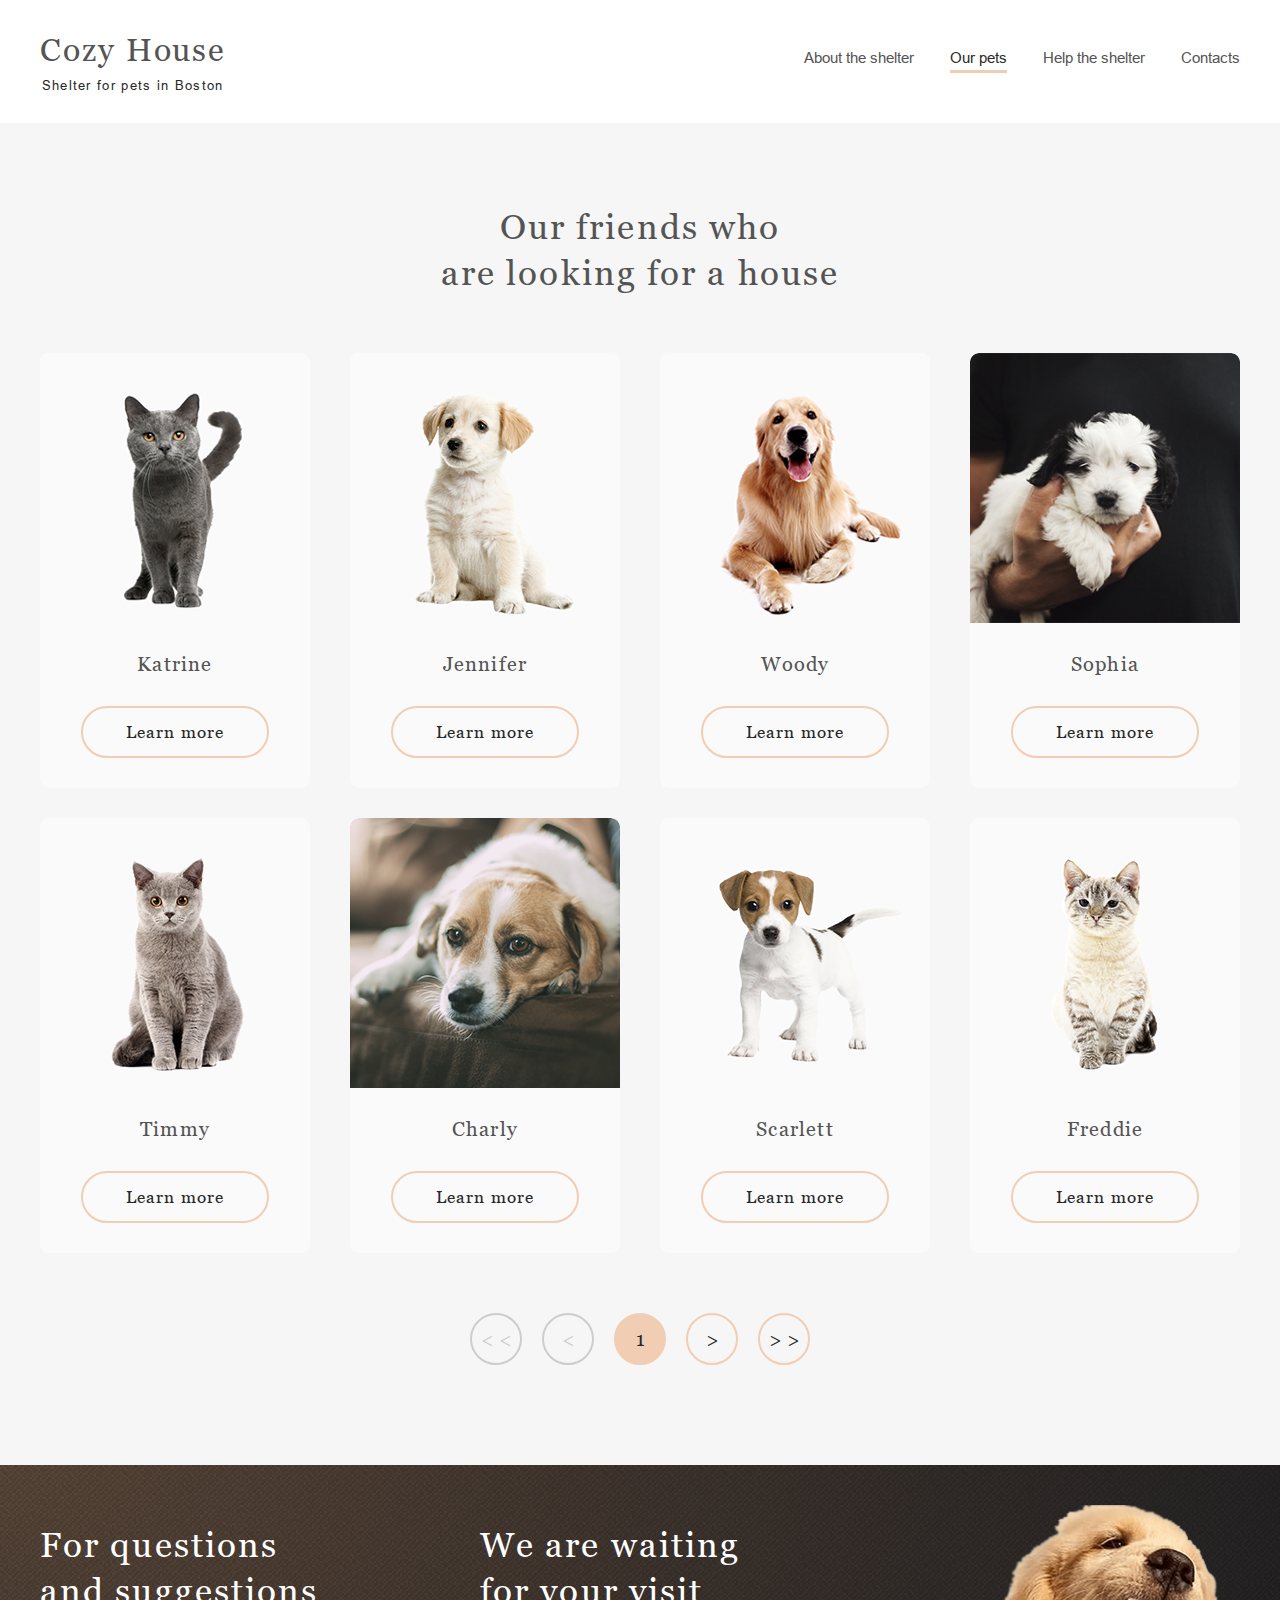
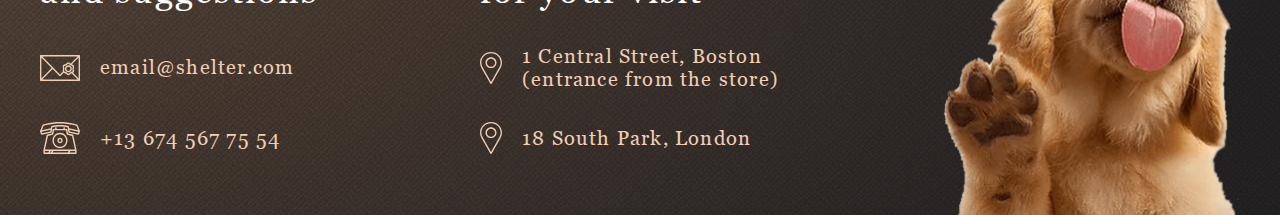
==== commit 55675df4: "feat: add index.js file" ====
--- a/shelter/pets.html
+++ b/shelter/pets.html
@@ -138,6 +138,8 @@
       <img src="./assets/images/footer-puppy.png" alt="Cute puppy" class="footer__image">
     </div>
   </footer>
+
+  <script src="./index.js"></script>
 </body>
 
 </html>--- a/shelter/style.css
+++ b/shelter/style.css
@@ -1,3 +1,26 @@
+@font-face {
+  font-family: 'Georgia';
+  font-style: normal;
+  font-weight: 400;
+  src: local('Georgia'),
+    url(./assets/fonts/georgia-regular.ttf) format('truetype');
+}
+
+@font-face {
+  font-family: 'Arial';
+  font-style: normal;
+  font-weight: 400;
+  src: local('Arial'), url(./assets/fonts/arial-regular.ttf) format('truetype');
+}
+
+@font-face {
+  font-family: 'Arial';
+  font-style: italic;
+  font-weight: 400;
+  src: local('Arial-Italic'), local('Arial Italic'),
+    url(./assets/fonts/arial-italic.ttf) format('truetype');
+}
+
 :root {
   scroll-behavior: smooth;
 
@@ -225,6 +248,7 @@
 .navigation__item {
   padding: 4px 0;
   color: var(--color-link);
+  border-bottom: 3px solid transparent;
   transition: all 0.3s;
   cursor: pointer;
 }
@@ -234,7 +258,7 @@
 }
 
 .navigation__item:active {
-  border-bottom: 3px solid var(--color-border);
+  border-color: var(--color-border);
   transition-duration: 0.1s;
 }
 
@@ -506,19 +530,13 @@
   line-height: 115%;
   letter-spacing: 0.06em;
   color: var(--color-dark-l);
+  text-decoration: none;
   background-color: var(--color-primary);
-  /* cursor: pointer; */
-}
-
-.credit-card__link {
-  color: inherit;
-  text-decoration-color: transparent;
-  transition: all 0.3s;
-}
-
-.credit-card__link:hover {
-  /* text-decoration: underline; */
-  text-decoration-color: inherit;
+  transition: all 0.3s;
+}
+
+.credit-card:hover {
+  background-color: var(--color-primary-light);
 }
 
 .credit-card__number {
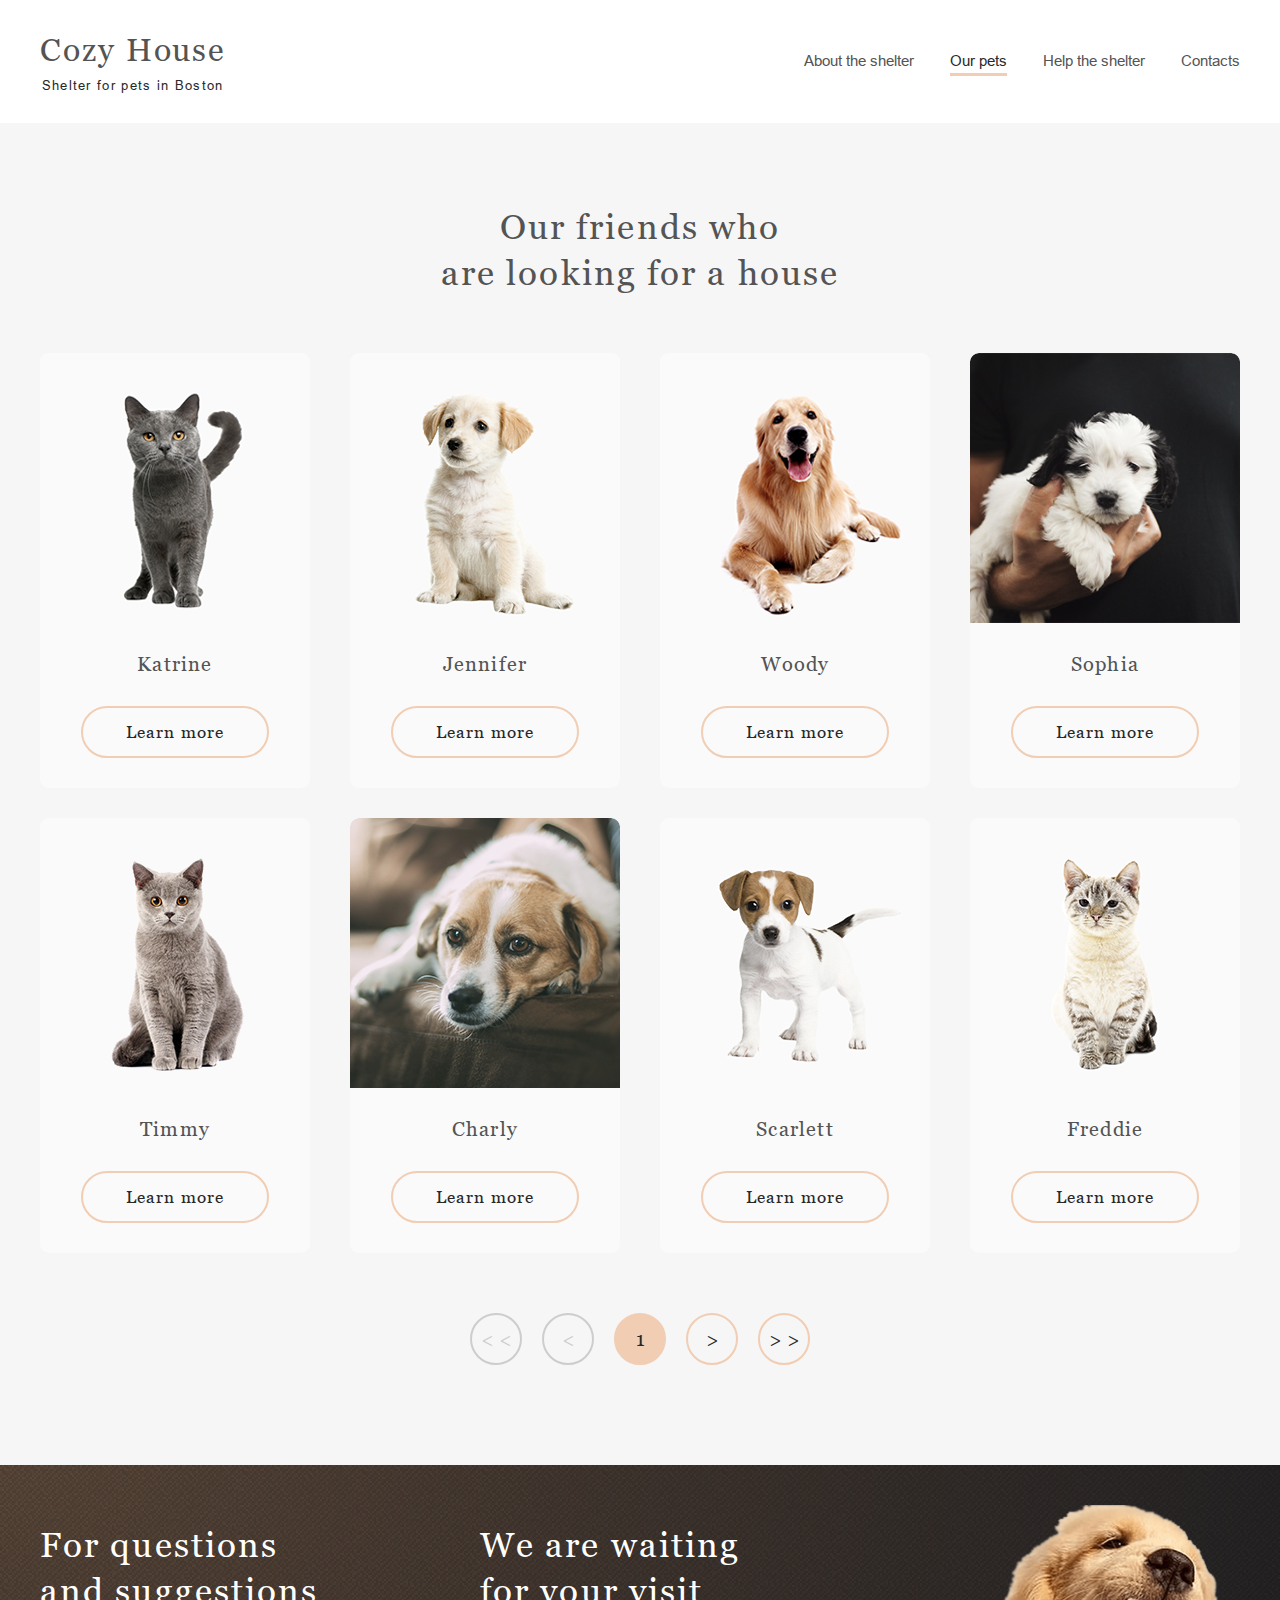
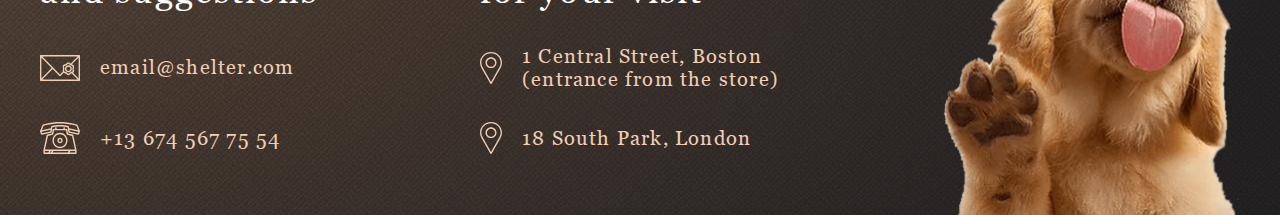
==== commit d7131d11: "feat: responsive layout pets page" ====
--- a/shelter/pets.html
+++ b/shelter/pets.html
@@ -15,19 +15,22 @@
     <div class="container header__container">
       <a href="./index.html" class="logo logo_dark">
         <h1 class="logo__wordmark">
-          Cozy House
+          Cozy&nbsp;House
         </h1>
         <p class="logo__tagline">
-          Shelter for pets in Boston
+          Shelter&nbsp;for&nbsp;pets&nbsp;in&nbsp;Boston
         </p>
       </a>
       <div class="navigation navigation_dark">
+        <img src="./assets/icons/Burger-dark.svg" alt="Burger" class="navigation__burger">
         <ul class="navigation__list">
           <li class="navigation__item">
-            <a href="./index.html" class="navigation__link">About the shelter</a>
+            <a href="./index.html" class="navigation__link">About&nbsp;the&nbsp;shelter</a>
           </li>
-          <li class="navigation__item navigation__item_selected"><a href="#" class="navigation__link">Our pets</a></li>
-          <li class="navigation__item"><a href="./index.html#help" class="navigation__link">Help the shelter</a></li>
+          <li class="navigation__item navigation__item_selected"><a href="#" class="navigation__link">Our&nbsp;pets</a>
+          </li>
+          <li class="navigation__item"><a href="./index.html#help"
+              class="navigation__link">Help&nbsp;the&nbsp;shelter</a></li>
           <li class="navigation__item"><a href="#footer" class="navigation__link">Contacts</a></li>
         </ul>
       </div>
@@ -56,27 +59,27 @@
             <h4 class="ward-card__title">Woody</h4>
             <a href="#no_scroll" class="button-link button-link_bordered ward-card__button">Learn more</a>
           </div>
-          <div class="ward-card pagination__card">
+          <div class="ward-card ward-card_display_desktop-tablet pagination__card">
             <img src="./assets/images/pets-sophia.jpg" alt="Sophia">
             <h4 class="ward-card__title">Sophia</h4>
             <a href="#no_scroll" class="button-link button-link_bordered ward-card__button">Learn more</a>
           </div>
-          <div class="ward-card pagination__card">
+          <div class="ward-card ward-card_display_desktop-tablet pagination__card">
             <img src="./assets/images/pets-timmy.jpg" alt="Timmy">
             <h4 class="ward-card__title">Timmy</h4>
             <a href="#no_scroll" class="button-link button-link_bordered ward-card__button">Learn more</a>
           </div>
-          <div class="ward-card pagination__card">
+          <div class="ward-card ward-card_display_desktop-tablet pagination__card">
             <img src="./assets/images/pets-charly.jpg" alt="Charly">
             <h4 class="ward-card__title">Charly</h4>
             <a href="#no_scroll" class="button-link button-link_bordered ward-card__button">Learn more</a>
           </div>
-          <div class="ward-card pagination__card">
+          <div class="ward-card ward-card_display_desktop-only pagination__card">
             <img src="./assets/images/pets-scarlett.jpg" alt="Scarlett">
             <h4 class="ward-card__title">Scarlett</h4>
             <a href="#no_scroll" class="button-link button-link_bordered ward-card__button">Learn more</a>
           </div>
-          <div class="ward-card pagination__card">
+          <div class="ward-card ward-card_display_desktop-only pagination__card">
             <img src="./assets/images/pets-freddie.jpg" alt="Freddie">
             <h4 class="ward-card__title">Freddie</h4>
             <a href="#no_scroll" class="button-link button-link_bordered ward-card__button">Learn more</a>
--- a/shelter/style.css
+++ b/shelter/style.css
@@ -73,13 +73,33 @@
   line-height: 24px;
 }
 
+@media (max-width: 400px) {
+  h2,
+  h3 {
+    font-size: 25px;
+    line-height: 32.5px;
+    letter-spacing: 0.06em;
+  }
+}
+
 .container {
-  box-sizing: content-box;
   max-width: 1280px;
-  min-width: 1280px;
+  /* min-width: 1280px; */
   padding: 0 40px;
   margin: 0 auto;
   box-sizing: border-box;
+}
+
+@media (max-width: 900px) {
+  .container {
+    padding: 0 30px;
+  }
+}
+
+@media (max-width: 700px) {
+  .container {
+    padding: 0 20px;
+  }
 }
 
 .button-link {
@@ -115,7 +135,7 @@
   display: flex;
   align-items: center;
   justify-content: center;
-  width: 52px;
+  min-width: 52px;
   height: 52px;
   font-family: 'Georgia', serif;
   font-size: 20px;
@@ -183,6 +203,7 @@
 .header__container {
   display: flex;
   justify-content: space-between;
+  align-items: center;
 }
 
 .logo {
@@ -239,6 +260,10 @@
   --color-border: var(--color-primary);
 }
 
+.navigation__burger {
+  display: none;
+}
+
 .navigation__list {
   display: flex;
   padding: 0;
@@ -278,6 +303,16 @@
   cursor: inherit;
 }
 
+@media (max-width: 700px) {
+  .navigation__burger {
+    display: block;
+  }
+
+  .navigation__list {
+    display: none;
+  }
+}
+
 /* Not only section */
 
 .not-only {
@@ -292,7 +327,7 @@
 
 .not-only__heading {
   max-width: 400px;
-  margin-top: 164px;
+  margin-top: min(40%, 164px);
   margin-bottom: 40px;
   color: var(--color-light-xl);
 }
@@ -304,6 +339,69 @@
 
 .not-only__button {
   margin-top: 28px;
+  margin-bottom: 100px;
+}
+
+.not-only__image {
+  max-width: 698px;
+  min-width: 568px;
+  width: 100%;
+  /* object-fit: contain; */
+  align-self: end;
+}
+
+@media (max-width: 900px) {
+  .not-only {
+    padding-top: 31px;
+  }
+
+  .not-only__container {
+    flex-direction: column;
+    align-items: center;
+  }
+
+  .not-only__heading {
+    margin-top: 0px;
+  }
+
+  .not-only__button {
+    display: block;
+    width: fit-content;
+    margin-top: 43px;
+    margin-left: auto;
+    margin-right: auto;
+  }
+
+  .not-only__image {
+    max-width: 568px;
+    min-width: 260.5px;
+    /* align-self: end; */
+  }
+}
+
+@media (max-width: 400px) {
+  .not-only {
+    padding-top: 30px;
+  }
+
+  .not-only__container {
+    padding: 0 10px;
+  }
+
+  .not-only__content {
+    text-align: center;
+  }
+
+  .not-only__heading {
+    max-width: 200px;
+    margin-left: auto;
+    margin-right: auto;
+  }
+
+  .not-only__image {
+    width: 80%;
+    margin-top: 5px;
+  }
 }
 
 /* About section */
@@ -315,17 +413,16 @@
 .about__container {
   display: flex;
   justify-content: center;
-  /* align-items: center; */
-  /* padding: 0 175px; */
 }
 
 .about__image {
   max-height: 408px;
+  object-fit: contain;
 }
 
 .about__content {
   max-width: 430px;
-  margin-left: 120px;
+  margin-left: min(10%, 120px);
 }
 
 .about__heading {
@@ -338,6 +435,55 @@
   color: var(--color-dark-xl);
 }
 
+@media (max-width: 900px) {
+  .about {
+    padding: 66px 0 100px;
+  }
+
+  .about__container {
+    flex-direction: column-reverse;
+    align-items: center;
+  }
+
+  .about__image {
+    margin-top: 55px;
+  }
+
+  .about__content {
+    max-width: 430px;
+    margin-left: 0;
+  }
+
+  .about__image {
+    max-width: 300px;
+    min-width: 260px;
+    width: 80%;
+  }
+}
+
+@media (max-width: 400px) {
+  .about {
+    padding: 28px 0 43px;
+  }
+
+  .about__container {
+    padding: 0 25px;
+  }
+
+  .about__heading {
+    text-align: center;
+  }
+
+  .about__text {
+    margin: 22px 0;
+    text-align: justify;
+  }
+
+  .about__image {
+    margin-top: 19px;
+  }
+}
+
 /* Our friends section */
 
 .our-friends {
@@ -354,9 +500,9 @@
 .our-friends__heading {
   max-width: 400px;
   margin-top: 29px;
-  font-size: 35px;
+  /* font-size: 35px;
   letter-spacing: 0.06em;
-  line-height: 130%;
+  line-height: 130%; */
   color: var(--color-dark-l);
   text-align: center;
 }
@@ -374,6 +520,40 @@
   margin-top: 60px;
 }
 
+@media (max-width: 900px) {
+  .our-friends__pagination {
+    margin-top: -7px;
+    margin-bottom: -24px;
+  }
+}
+
+@media (max-width: 400px) {
+  .our-friends {
+    padding: 27px 0 26px;
+  }
+
+  .our-friends__container {
+    padding: 15px;
+  }
+
+  .our-friends__heading {
+    margin-top: 0;
+  }
+
+  .our-friends__slider {
+    margin-top: 16px;
+  }
+
+  .our-friends__button {
+    margin-top: 42px;
+  }
+
+  .our-friends__pagination {
+    margin-top: 16px;
+    margin-bottom: 1px;
+  }
+}
+
 .slider {
   display: flex;
   justify-content: space-between;
@@ -385,6 +565,50 @@
   justify-content: space-between;
   width: 85%;
   max-width: 990px;
+  margin-left: 10px;
+  margin-right: 10px;
+}
+
+@media (max-width: 1100px) {
+  .slider__cards-wrapper {
+    justify-content: space-evenly;
+  }
+}
+
+@media (max-width: 900px) {
+  .slider__cards-wrapper {
+    justify-content: space-between;
+    max-width: 580px;
+  }
+}
+
+@media (max-width: 750px) {
+  .slider__cards-wrapper {
+    justify-content: center;
+  }
+}
+
+@media (max-width: 450px) {
+  .slider {
+    flex-wrap: wrap;
+    justify-content: space-around;
+  }
+
+  .slider__cards-wrapper {
+    order: -1;
+  }
+
+  .slider__button {
+    margin-top: 20px;
+  }
+
+  .slider__button:first-child {
+    margin-left: 12px;
+  }
+
+  .slider__button:last-child {
+    margin-right: 12px;
+  }
 }
 
 .pagination {
@@ -392,26 +616,36 @@
   flex-direction: column;
   justify-content: space-between;
   align-items: center;
+  row-gap: 60px;
 }
 
 .pagination__cards-wrapper {
   display: flex;
   flex-wrap: wrap;
-  justify-content: space-between;
-}
-
-.pagination__card {
-  margin-bottom: 30px;
+  justify-content: center;
+  gap: 30px 40px;
 }
 
 .pagination__navigation {
   display: flex;
   align-items: center;
-  margin-top: 30px;
-}
-
-.pagination__button {
-  margin: 0 10px;
+  column-gap: 20px;
+}
+
+@media (max-width: 900px) {
+  .pagination {
+    row-gap: 40px;
+  }
+}
+
+@media (max-width: 400px) {
+  .pagination {
+    row-gap: 42px;
+  }
+
+  .pagination__navigation {
+    column-gap: 10px;
+  }
 }
 
 .ward-card {
@@ -419,6 +653,7 @@
   flex-direction: column;
   align-items: center;
   padding-bottom: 30px;
+  min-width: 270px;
   background-color: var(--color-light-s);
   border-radius: 9px;
   overflow: hidden;
@@ -439,6 +674,18 @@
   margin: 30px 0;
 }
 
+@media (max-width: 1100px) {
+  .ward-card_display_desktop-only {
+    display: none;
+  }
+}
+
+@media (max-width: 750px) {
+  .ward-card_display_desktop-tablet {
+    display: none;
+  }
+}
+
 /* Help section */
 
 .help {
@@ -476,6 +723,50 @@
 
 .help-card__title {
   margin-top: 30px;
+}
+
+@media (max-width: 1100px) {
+  .help {
+    padding-bottom: 60px;
+  }
+
+  .help__card {
+    margin: 14px 30px;
+    width: 170px;
+  }
+}
+
+@media (max-width: 520px) {
+  .help__card {
+    margin: 9px 0 0;
+    width: 120px;
+  }
+
+  .help__cards-wrapper {
+    justify-content: space-between;
+    margin-top: 8px;
+  }
+
+  .help-card__image {
+    max-width: 50px;
+  }
+
+  .help-card__title {
+    margin-top: 21px;
+    font-size: 15px;
+    line-height: 110%;
+  }
+}
+
+@media (max-width: 400px) {
+  .help {
+    padding: 42px 0 23px;
+  }
+
+  .help__heading {
+    max-width: 260px;
+    margin-top: 0;
+  }
 }
 
 /* In addition section */
@@ -519,6 +810,57 @@
   font-size: 12px;
   line-height: 18px; /* or 150% */
   color: var(--color-dark-m);
+}
+
+@media (max-width: 1000px) {
+  .in-addition {
+    padding-top: 71px;
+    padding-bottom: 100px;
+  }
+
+  .in-addition__container {
+    flex-direction: column-reverse;
+  }
+
+  .in-addition__content {
+    margin-left: 0;
+  }
+
+  .in-addition__image {
+    margin-top: 48px;
+    max-width: 505px;
+    min-width: 260px;
+    width: 90%;
+  }
+}
+
+@media (max-width: 400px) {
+  .in-addition {
+    padding-top: 32px;
+    padding-bottom: 42px;
+  }
+
+  .in-addition__heading {
+    text-align: center;
+    margin-bottom: 23px;
+  }
+
+  .in-addition__text {
+    text-align: center;
+    letter-spacing: 0;
+  }
+
+  .in-addition__card {
+    margin-top: 9px;
+  }
+
+  .in-addition__legal-info {
+    text-align: justify;
+  }
+
+  .in-addition__image {
+    margin-top: 30px;
+  }
 }
 
 .credit-card {
@@ -543,6 +885,13 @@
   margin-left: 15px;
 }
 
+@media (max-width: 420px) {
+  .credit-card {
+    font-size: 15px;
+    line-height: 150%;
+  }
+}
+
 /* Footer */
 
 .footer {
@@ -552,6 +901,7 @@
 .footer__container {
   display: flex;
   justify-content: space-between;
+  flex-wrap: wrap;
 }
 
 .footer__info {
@@ -560,6 +910,7 @@
   justify-content: space-between;
   margin-top: 17px;
   max-width: 300px;
+  min-width: 300px;
   height: 232px;
 }
 
@@ -592,3 +943,46 @@
 .footer__image {
   margin-left: 20px;
 }
+
+@media (max-width: 1020px) {
+  .footer {
+    padding-top: 13px;
+  }
+
+  .footer__container {
+    justify-content: space-evenly;
+  }
+
+  .footer__image {
+    margin-left: 0;
+    margin-top: 67px;
+    max-width: 300px;
+    min-width: 260px;
+    width: 90%;
+  }
+}
+
+@media (max-width: 400px) {
+  .footer__info {
+    align-items: center;
+    height: 208px;
+  }
+
+  .footer__info:last-of-type {
+    height: 222px;
+    margin-top: 40px;
+  }
+
+  .footer__heading {
+    max-width: 280px;
+    text-align: center;
+  }
+
+  .footer__info:last-of-type .footer__link {
+    align-self: flex-start;
+  }
+
+  .footer__image {
+    margin-top: 40px;
+  }
+}
